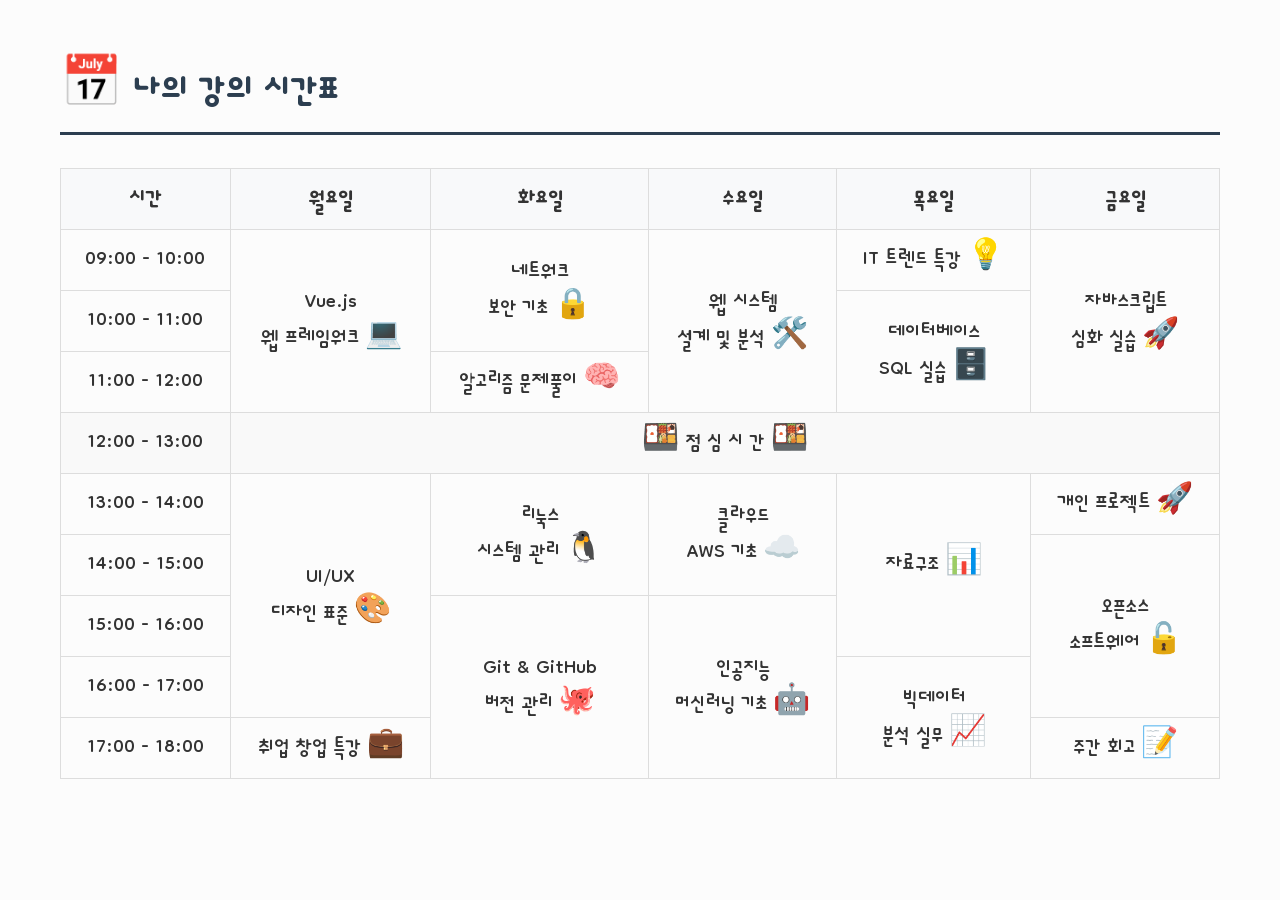
==== html/myClass.html @ f500d105 "Initial Commit" ====
<!DOCTYPE html>
<html lang="ko">
<head>
    <meta charset="UTF-8">
    <meta name="viewport" content="width=device-width, initial-scale=1.0">
    <title>나의 강의 시간표</title>
    <link rel="stylesheet" href="../css/style.css">
</head>
<body>
    <div class="container">
        <h1>📅 나의 강의 시간표</h1>
        
        <table border="1" cellpadding="7" cellspacing="0">
            <thead>
                <tr bgcolor="#eeeeee">
                    <th>시간</th>
                    <th>월요일</th>
                    <th>화요일</th>
                    <th>수요일</th>
                    <th>목요일</th>
                    <th>금요일</th>
                </tr>
            </thead>
            <tbody>
                <tr>
                    <td>09:00 - 10:00</td>
                    <td rowspan="3">Vue.js<br>웹 프레임워크 💻</td>
                    <td rowspan="2">네트워크<br>보안 기초 🔒</td>
                    <td rowspan="3">웹 시스템<br>설계 및 분석 🛠️</td>
                    <td>IT 트렌드 특강 💡</td>
                    <td rowspan="3">자바스크립트<br>심화 실습 🚀</td>
                </tr>
                <tr>
                    <td>10:00 - 11:00</td>
                    <td rowspan="2">데이터베이스<br>SQL 실습 🗄️</td>
                </tr>
                <tr>
                    <td>11:00 - 12:00</td>
                    <td>알고리즘 문제풀이 🧠</td>
                </tr>
                
                <tr align="center" bgcolor="#f9f9f9">
                    <td>12:00 - 13:00</td>
                    <td colspan="5">🍱 점 심 시 간 🍱</td>
                </tr>
                
                <tr>
                    <td>13:00 - 14:00</td>
                    <td rowspan="4">UI/UX<br>디자인 표준 🎨</td>
                    <td rowspan="2">리눅스<br>시스템 관리 🐧</td>
                    <td rowspan="2">클라우드<br>AWS 기초 ☁️</td>
                    <td rowspan="3">자료구조 📊</td>
                    <td>개인 프로젝트 🚀</td>
                </tr>
                <tr>
                    <td>14:00 - 15:00</td>
                    <td rowspan="3">오픈소스<br>소프트웨어 🔓</td>
                </tr>
                <tr>
                    <td>15:00 - 16:00</td>
                    <td rowspan="3">Git & GitHub<br>버전 관리 🐙</td>
                    <td rowspan="3">인공지능<br>머신러닝 기초 🤖</td>
                </tr>
                <tr>
                    <td>16:00 - 17:00</td>
                    <td rowspan="2">빅데이터<br>분석 실무 📈</td>
                </tr>
                <tr>
                    <td>17:00 - 18:00</td>
                    <td>취업 창업 특강 💼</td>
                    <td>주간 회고 📝</td>
                </tr>
            </tbody>
        </table>
    </div>
</body>
</html>
---- css/style.css ----
/* ==========================================================================
   [미션 1] 구글 폰트 불러오기
   ========================================================================== */
/* 구글 폰트 서버에서 Noto Sans KR(400:기본, 700:두껍게) 글꼴을 로드합니다. */
@import url('https://fonts.googleapis.com/css2?family=Dongle&display=swap');

/* 전체 페이지 글꼴 및 배경 기본 설정 */
body {
    font-family: 'Dongle', sans-serif; /* 구글 폰트를 적용하고, 실패 시 기본 고딕체 사용 */
    line-height: 1.2;                  /* 줄간격을 넓혀 가독성 확보 */
    color: #333333;                  /* 너무 완전한 검은색(#000)보다 눈이 편한 짙은 회색 */
    background-color: #fcfcfc;       /* 완전 흰색보다 부드러운 아이보리빛 미색 */
    font-size: 30px;
}

/* 메인 제목 스타일 (h1) */
h1 {
    color: #2c3e50;         /* 신뢰감을 주는 짙은 남색(Navy) */
    font-size: 50px;           /* 글자 크기 */
    padding-bottom: 10px;     /* 밑줄과 글자 사이의 여백 */
    border-bottom: 3px solid #2c3e50; /* 제목 아래에 도톰한 메인 컬러 선 추가 */
}

/* 부제목 h2: 꽉 찬 한 줄 띠지 느낌 (주요 구역 구분) */
h2 {
    color: #2c3e50;             /* 메인 남색 적용 */
    font-size: 42px;           /* h1보다 조금 작은 크기 */
    background-color: #ecf0f1;  /* 밝은 회색 배경색으로 한 줄을 채움 */
    padding: 10px 15px;         /* 박스 내부 여백 (상하 10px, 좌우 15px) */
    border-left: 5px solid #16a085; /* 왼쪽에 포인트가 되는 청록색 두꺼운 선 추가 */
    margin-top: 40px;           /* 위쪽 콘텐츠와 충분한 거리 확보 */
    margin-bottom: 15px;        /* 아래쪽 콘텐츠와의 간격 */
}

/* 소제목 h3: 말머리 기호(💡/📌 등)를 깔끔하게 강조하는 밑줄 형태 */
h3 {
    color: #16a085;             /* 포인트 청록색 적용 */
    font-size: 38px;           /* 본문보다 약간 큰 크기 */
    padding-bottom: 5px;        /* 밑줄과의 간격 */
    border-bottom: 2px solid #16a085; /* 아래쪽에 깔끔한 실선 추가 */
    margin-top: 25px;
    margin-bottom: 10px;
}

/* 본문 텍스트 링크 스타일 */
a {
    color: #2980b9;         /* 링크는 선명한 파란색 */
    text-decoration: none;  /* 밑줄 제거하여 깔끔하게 처리 */
}

/* 마우스를 올렸을 때만 밑줄이 생기도록 설정 (Hover 가상 클래스 맛보기) */
a:hover {
    text-decoration: underline;
}

/* ==========================================================================
   [미션 2] 실습과제 박스 모델의 이해
   ========================================================================== */

/* 박스 크기 계산법 고정 */
* {
    box-sizing: border-box;
}

/* 전체 화면 폭 제한 및 중앙 정렬 (.container) */
.container {
    max-width: 1200px;       /* 화면의 최대 가로 폭을 800px로 제한 */
    margin: 0 auto;         /* 위아래 여백은 0, 좌우는 알아서(auto) 채워 중앙 정렬 */
    padding: 20px;          /* 브라우저 가장자리에 딱 붙지 않도록 안쪽 여백 추가 */
}

/* 여행 앨범의 개별 카드 스타일링 (.trip-card) */
.trip-card {
    background-color: #ffffff;      /* 카드 배경은 깔끔한 흰색 */
    border: 1px solid #e0e0e0;      /* 연한 회색 테두리 선 */
    border-radius: 8px;             /* 모서리를 부드럽게 깎음 */
    padding: 20px;                  /* 카드 내부 테두리와 콘텐츠 사이의 두툼한 여백 */
    margin-bottom: 25px;            /* 카드와 카드 사이가 떨어지도록 바깥 아래 여백 추가 */
    
    /* 그림자 효과 효과 (선택 사항이지만 박스 모델의 입체감을 주기 좋습니다) */
    box-shadow: 0 2px 5px rgba(0,0,0,0.05); 
}

/* 카드 내부의 이미지 조절 */
.trip-card img {
    display: block;                 /* 이미지를 블록화하여 아래 글씨와 자연스럽게 줄바꿈 */
    margin-bottom: 12px;            /* 이미지와 아래 설명 글씨 사이의 여백 */
    max-width: 100%;                /* 이미지가 부모 박스 밖으로 삐져나가지 않게 방지 */
    height: auto;
}

/* 시간표 테이블 정돈 (myClass.html) */
table {
    width: 100%;                    /* 테이블이 부모 폭(800px)에 가득 차도록 설정 */
    border-collapse: collapse;      /* HTML 특유의 겹치고 떨어져 있는 이중 테두리를 하나로 병합 */
    margin-top: 20px;
}

th, td {
    border: 1px solid #dddddd;      /* 얇고 정돈된 테두리 */
    padding: 12px;                  /* 셀 내부 여백을 늘려 쾌적하게 텍스트 배치 */
    text-align: center;             /* 글자 중앙 정렬 */
}

th {
    background-color: #f8f9fa;      /* 헤더 영역 배경색 지정을 통한 구분 */
}

/* ==========================================================================
   [미션 3] 가독성 높은 회원가입 폼
   ========================================================================== */
/* 그룹 상자(fieldset)와 제목(legend) 다듬기 */
fieldset {
    border: 1px solid #e0e0e0;      /* 딱딱한 검은 선을 연한 회색 실선으로 변경 */
    border-radius: 6px;             /* 모서리를 둥글게 처리 */
    padding: 20px;                  /* 그룹 상자 내부 여백을 두툼하게 설정 */
    margin-bottom: 20px;            /* fieldset끼리 서로 겹치지 않게 바깥 여백 추가 */
}

legend {
    font-weight: bold;              /* 그룹 제목은 두껍게 */
    color: #2c3e50;                 /* 메인 남색 적용 */
    padding: 0 10px;                /* 선과 글자가 붙지 않도록 좌우 여백 추가 */
}

/* 텍스트 입력창, 비밀번호창, 셀렉트 박스 일괄 디자인 (태그 및 속성 선택자 활용) */
input[type="text"],
input[type="password"],
input[type="email"],
input[type="date"],
select,
textarea {
    width: 100%;                    /* 입력창들을 부모 박스 가로 폭에 가득 차게 늘림 */
    padding: 10px;                  /* 글자가 입력되는 내부 여백을 늘려 쾌적하게 만듦 */
    margin-top: 5px;                /* label 글씨 바로 밑으로 내려오도록 위쪽 마진 추가 */
    margin-bottom: 15px;            /* 다음 항목과의 간격 벌리기 */
    border: 1px solid #cccccc;      /* 부드러운 테두리 선 */
    border-radius: 4px;             /* 입력창 모서리 깎기 */
    font-family: inherit;           /* body에 지정된 구글 폰트를 입력창 내부에도 상속 */
    font-size: 0.95em;
}

/* 라디오 버튼과 체크박스는 가로 폭 100%에서 제외 (중요!) */
input[type="radio"],
input[type="checkbox"] {
    width: auto;                    /* 동그라미/네모 상자가 거대해지는 것을 방지 */
    margin-right: 5px;              /* 우측 글씨와의 간격 확보 */
    cursor: pointer;                /* 마우스를 올렸을 때 손가락 모양으로 변경 */
}

/* 자기소개창(textarea) 크기 고정 */
textarea {
    resize: vertical;               /* 사용자가 가로로 늘려서 레이아웃이 깨지는 것을 방지 (세로만 조절 가능) */
    min-height: 120px;              /* 최소 높이 지정 */
}

/* 버튼 공통 스타일링 */
.btn-submit,
.btn-reset {
    padding: 12px 25px;             /* 버튼을 누르기 편하게 뚱뚱하게 만듦 */
    font-size: 1em;
    font-weight: bold;
    border: none;                   /* 기본 브라우저가 주는 투박한 테두리 제거 */
    border-radius: 4px;             /* 모서리 둥글게 */
    cursor: pointer;                /* 마우스 포인터 손가락 모양으로 */
    margin-right: 10px;             /* 버튼끼리 떨어지도록 우측 간격 추가 */
}

/* 회원가입 버튼 개별 스타일 (메인 포인터 컬러) */
.btn-submit {
    background-color: #16a085;      /* 메인 청록색 배경 */
    color: #ffffff;                 /* 글자색 흰색 */
}

/* 다시 작성 버튼 개별 스타일 (서브 회색 컬러) */
.btn-reset {
    background-color: #bdc3c7;      /* 차분한 회색 배경 */
    color: #ffffff;
}

/* ==========================================================================
   [미션 4] Flex와 Grid로 레이아웃 잡기
   ========================================================================== */
/* Flexbox 활용: 가로 메뉴 바 및 부드러운 전환(Transition) */
nav ul {
    display: flex;
    list-style: none;
    padding: 0;
    gap: 20px;
}

nav a {
    padding: 8px 16px;
    border-radius: 4px;
    transition: background-color 0.3s ease, color 0.3s ease; /* 부드러운 변화 */
}

nav a:hover {
    background-color: #16a085;
    color: #ffffff;
}

/* Grid 활용: 여행지 앨범 3열 바둑판 배치 */
.trip-grid-container {
    display: grid;
    grid-template-columns: repeat(3, 1fr); /* 3열 구조 */
    gap: 20px;
}

.content-wrapper {
    display: flex;      /* 가로 배치 선언 */
    gap: 30px;          /* 본문과 사이드바 사이의 여백 */
    align-items: flex-start; /* 두 영역의 높이가 달라도 디자인이 깨지지 않게 설정 */
}

/** Flexbox로 메인 콘텐츠와 사이드바를 나란히 배치하기 **/ 
main {
    flex: 7;            /* 전체 공간 중 70%만큼의 비율을 차지 */
    padding: 15px;
}
aside {
    flex: 3;            /* 전체 공간 중 30%만큼의 비율을 차지 */
    background-color: #f8f9fa; /* 사이드바 구분을 위해 연한 배경색 추가 */
    padding: 15px;
    border-radius: 6px;
}

/* ==========================================================================
   [미션 5] 반응형 미디어 쿼리 (스마트폰 및 태블릿 크기 화면)
   ========================================================================== */
/* 화면 가로 폭이 768px 이하(모바일 기기 수준)가 되면 아래 규칙들이 발동합니다. */
@media (max-width: 768px) {
    
    /* 1. 메인 메뉴바를 가로 배치에서 세로 쌓기 구조로 변경 */
    nav ul {
        flex-direction: column;
        gap: 10px;
    }
    
    /* 2. ★ 추가: 오늘의 주요소식(main)과 실시간 정보(aside)를 세로 1열로 정렬 */
    .content-wrapper {
        flex-direction: column; /* 가로(row)로 나열되던 flex 아이템들을 세로(column)로 변경 */
        gap: 20px;
    }

    /* 모바일에서는 본문과 사이드바가 둘 다 화면 꽉 차게 100% 폭을 쓰도록 유도 */
    main, aside {
        width: 100%;
    }
    
    /* 3. 여행 앨범 3열 바둑판을 모바일에서는 1열(1fr)로 늘려서 시원하게 보여줌 */
    .trip-grid-container {
        grid-template-columns: 1fr;
    }
}


/* ==========================================================================
   [미션 6] 부드러운 전환(Transitions) 및 등장 애니메이션(Animations)
   ========================================================================== */
/* [1-1] 메뉴 바 링크 호버 효과 */
nav a {
    /* 배경색과 글자색이 바뀔 때 0.3초 동안 부드럽게 스르륵 변하도록 설정 */
    transition: background-color 0.3s ease, color 0.3s ease;
    padding: 6px 12px;
    border-radius: 4px;
}

nav a:hover {
    background-color: #16a085;      /* 마우스를 올리면 포인트 청록색 배경 */
    color: #ffffff;                 /* 글자색은 흰색으로 변경 */
}

/* [1-2] 회원가입 및 다시작성 버튼 호버 효과 */
.btn-submit,
.btn-reset {
    /* 모든 변경사항(배경색, 불투명도 등)을 0.2초간 부드럽게 처리 */
    transition: all 0.2s ease;
}

/* 회원가입 버튼에 마우스를 올리면 살짝 더 어두운 청록색으로 변경 */
.btn-submit:hover {
    background-color: #117a65;
}

/* 다시작성 버튼에 마우스를 올리면 살짝 더 어두운 회색으로 변경 */
.btn-reset:hover {
    background-color: #95a5a6;
}


/* 2. 마우스 호버 시 둥실 떠오르는 효과 (Transform & Shadow) */

/* 여행 앨범의 카드 스타일 수정 및 추가 */
.trip-card {
    /* 위치 변경(transform)과 그림자(box-shadow)가 변할 때 0.3초 동안 부드럽게 움직이도록 설정 */
    transition: transform 0.3s ease, box-shadow 0.3s ease;
}

/* 사용자가 여행 카드에 마우스를 올렸을 때(Hover) */
.trip-card:hover {
    transform: translateY(-8px);     /* 카드를 Y축(위쪽) 방향으로 8px만큼 들어 올림 */
    box-shadow: 0 10px 20px rgba(0, 0, 0, 0.15); /* 그림자를 더 넓고 진하게 하여 공중 붕 뜬 입체감 부여 */
}

/* 3. 메인 페이지 웰컴 키프레임 애니메이션 (@keyframes) */

/* [3-1] 아래에서 위로 부드럽게 페이드인 되는 애니메이션 설정 구조 정의 */
@keyframes fadeInUp {
    from {
        opacity: 0;                 /* 처음에는 투명하게 숨김 */
        transform: translateY(20px); /* 원래 위치보다 20px 아래에서 시작 */
    }
    to {
        opacity: 1;                 /* 선명하게 나타남 */
        transform: translateY(0);    /* 제자리로 정착 */
    }
}

/* [3-2] 정의한 fadeInUp 애니메이션을 index.html의 헤더 타이틀에 적용 */
header h1 {
    /* 애니메이션 이름 / 0.8초 동안 실행 / 부드럽게 끝남 / 애니메이션이 끝난 후 최종 상태(to) 유지 */
    animation: fadeInUp 0.8s ease-out forwards;
}

/* ==========================================================================
   [No 미션] 그냥 자바스크립트 천국영역 예쁘게 꾸미기
   ========================================================================== */

aside section:last-child {
    display: flex;
    flex-direction: column;
    align-items: center; /* 버튼들을 정가운데로 정렬 */
    gap: 10px;
}

aside section:last-child button {
    width: 85%;                 /* 가로 폭을 85%로 줄여서 좌우 여백 확보 */
    padding: 10px;
    border: none;
    border-radius: 20px;        /* 조약돌처럼 둥글고 귀여운 알약 모양 버튼 */
    font-size: 0.9em;
    font-weight: bold;
    color: #ffffff;
    cursor: pointer;
    box-shadow: 0 2px 5px rgba(0,0,0,0.05); /* 은은한 그림자 추가 */
    transition: all 0.2s ease;
}

/* 마우스 올렸을 때 둥실 떠오르는 효과 */
aside section:last-child button:hover {
    transform: translateY(-2px);
    box-shadow: 0 4px 10px rgba(0,0,0,0.15);
}
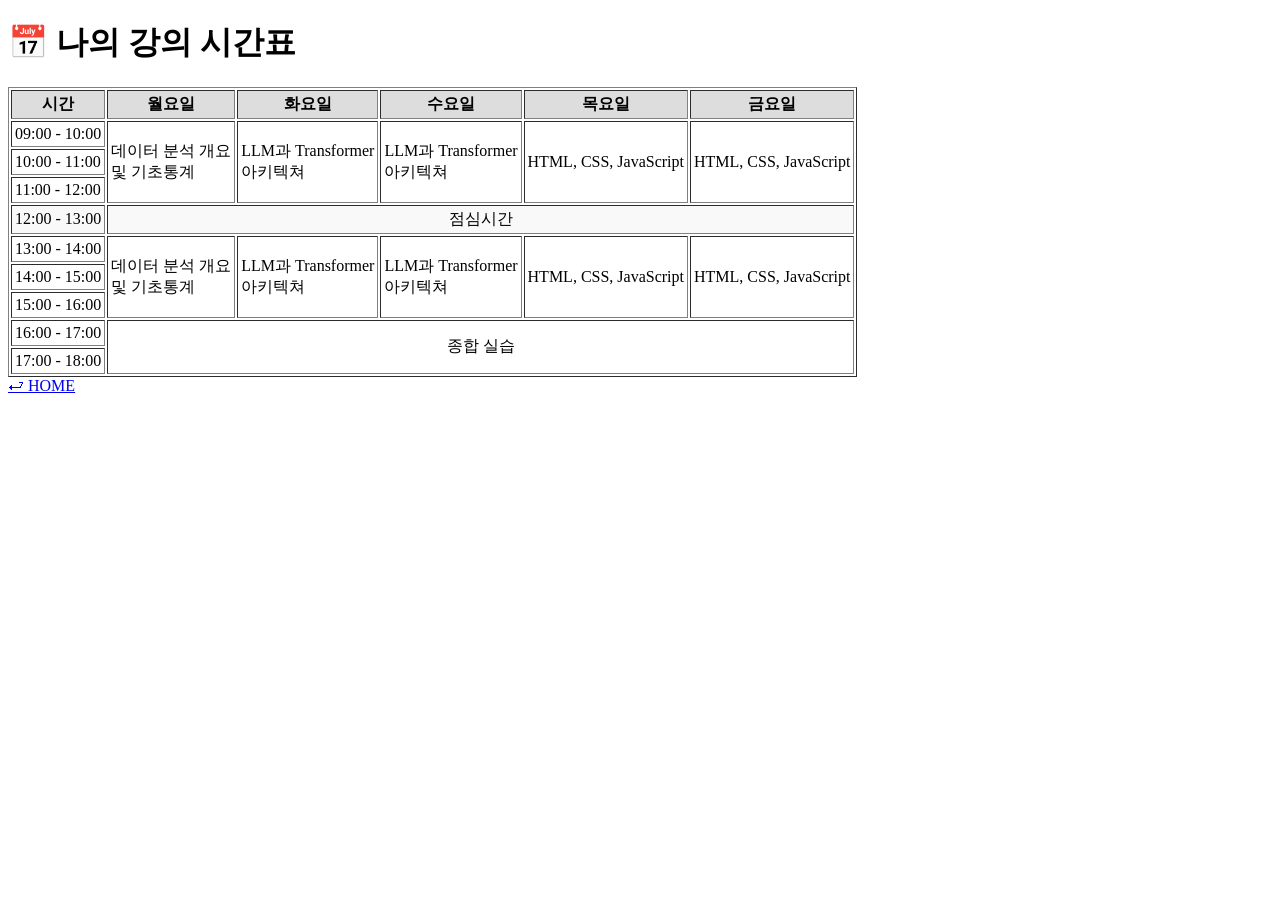
==== commit d476e2d8: "make myClass" ====
--- a/html/myClass.html
+++ b/html/myClass.html
@@ -1,18 +1,16 @@
 <!DOCTYPE html>
-<html lang="ko">
+<html lang="en">
 <head>
     <meta charset="UTF-8">
     <meta name="viewport" content="width=device-width, initial-scale=1.0">
-    <title>나의 강의 시간표</title>
-    <link rel="stylesheet" href="../css/style.css">
+    <title>My Class</title>
 </head>
 <body>
-    <div class="container">
+    <div class="calendar">
         <h1>📅 나의 강의 시간표</h1>
-        
-        <table border="1" cellpadding="7" cellspacing="0">
+        <table border="1" cellpadding="3" color="black">
             <thead>
-                <tr bgcolor="#eeeeee">
+                <tr bgcolor="#dddddd">
                     <th>시간</th>
                     <th>월요일</th>
                     <th>화요일</th>
@@ -24,54 +22,48 @@
             <tbody>
                 <tr>
                     <td>09:00 - 10:00</td>
-                    <td rowspan="3">Vue.js<br>웹 프레임워크 💻</td>
-                    <td rowspan="2">네트워크<br>보안 기초 🔒</td>
-                    <td rowspan="3">웹 시스템<br>설계 및 분석 🛠️</td>
-                    <td>IT 트렌드 특강 💡</td>
-                    <td rowspan="3">자바스크립트<br>심화 실습 🚀</td>
+                    <td rowspan="3">데이터 분석 개요<br> 및 기초통계</td>
+                    <td rowspan="3">LLM과 Transformer<br> 아키텍쳐</td>
+                    <td rowspan="3">LLM과 Transformer<br> 아키텍쳐</td>
+                    <td rowspan="3">HTML, CSS, JavaScript</td>
+                    <td rowspan="3">HTML, CSS, JavaScript</td>
                 </tr>
                 <tr>
                     <td>10:00 - 11:00</td>
-                    <td rowspan="2">데이터베이스<br>SQL 실습 🗄️</td>
                 </tr>
                 <tr>
                     <td>11:00 - 12:00</td>
-                    <td>알고리즘 문제풀이 🧠</td>
                 </tr>
                 
                 <tr align="center" bgcolor="#f9f9f9">
                     <td>12:00 - 13:00</td>
-                    <td colspan="5">🍱 점 심 시 간 🍱</td>
+                    <td colspan="5">점심시간</td>
                 </tr>
                 
                 <tr>
                     <td>13:00 - 14:00</td>
-                    <td rowspan="4">UI/UX<br>디자인 표준 🎨</td>
-                    <td rowspan="2">리눅스<br>시스템 관리 🐧</td>
-                    <td rowspan="2">클라우드<br>AWS 기초 ☁️</td>
-                    <td rowspan="3">자료구조 📊</td>
-                    <td>개인 프로젝트 🚀</td>
+                    <td rowspan="3">데이터 분석 개요<br> 및 기초통계</td>
+                    <td rowspan="3">LLM과 Transformer<br> 아키텍쳐</td>
+                    <td rowspan="3">LLM과 Transformer<br> 아키텍쳐</td>
+                    <td rowspan="3">HTML, CSS, JavaScript</td>
+                    <td rowspan="3">HTML, CSS, JavaScript</td>
                 </tr>
                 <tr>
                     <td>14:00 - 15:00</td>
-                    <td rowspan="3">오픈소스<br>소프트웨어 🔓</td>
                 </tr>
                 <tr>
                     <td>15:00 - 16:00</td>
-                    <td rowspan="3">Git & GitHub<br>버전 관리 🐙</td>
-                    <td rowspan="3">인공지능<br>머신러닝 기초 🤖</td>
                 </tr>
                 <tr>
                     <td>16:00 - 17:00</td>
-                    <td rowspan="2">빅데이터<br>분석 실무 📈</td>
+                    <td colspan="5", rowspan="2", align="center">종합 실습</td>
                 </tr>
                 <tr>
                     <td>17:00 - 18:00</td>
-                    <td>취업 창업 특강 💼</td>
-                    <td>주간 회고 📝</td>
                 </tr>
             </tbody>
         </table>
     </div>
+    <a href="../index.html">⮐ HOME</a>
 </body>
 </html>
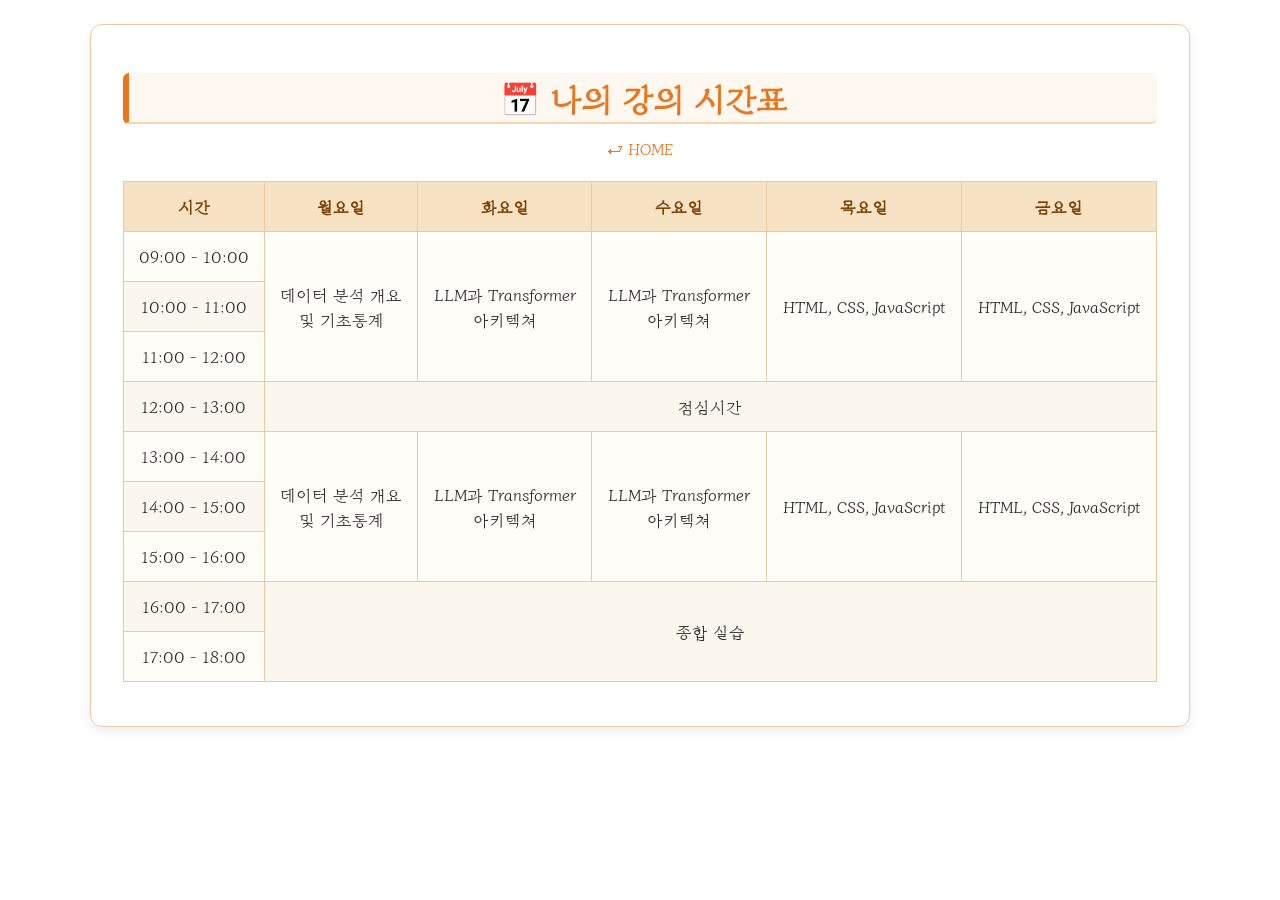
==== commit 46a19d7d: "[과제] 미션1 - 전체 테마 및 텍스트 Styling [과제] 미션2 - 박스 모델의 이해 [과제] 미션3 - 가독성 높은 회원가입 폼" ====
--- a/html/myClass.html
+++ b/html/myClass.html
@@ -3,10 +3,11 @@
 <head>
     <meta charset="UTF-8">
     <meta name="viewport" content="width=device-width, initial-scale=1.0">
+    <link rel="stylesheet" href="../css/style.css">
     <title>My Class</title>
 </head>
 <body>
-    <div class="calendar">
+    <div class="container">
         <h1>📅 나의 강의 시간표</h1>
         <table border="1" cellpadding="3" color="black">
             <thead>
@@ -37,7 +38,7 @@
                 
                 <tr align="center" bgcolor="#f9f9f9">
                     <td>12:00 - 13:00</td>
-                    <td colspan="5">점심시간</td>
+                    <td colspan="5" bgcolor="orange">점심시간</td>
                 </tr>
                 
                 <tr>
@@ -62,8 +63,10 @@
                     <td>17:00 - 18:00</td>
                 </tr>
             </tbody>
+            <tfoot>
+                <a href="../index.html">⮐ HOME</a>
+            </tfoot>
         </table>
     </div>
-    <a href="../index.html">⮐ HOME</a>
 </body>
 </html>
--- a/css/style.css
+++ b/css/style.css
@@ -0,0 +1,183 @@
+@import url('https://fonts.googleapis.com/css2?family=Diphylleia&display=swap');
+
+body {
+    font-family: "Diphylleia", serif;
+    line-height: 25px;
+    color: rgba(0, 0, 0, 0.848);
+    background-color: white;
+}
+
+body::before {
+    content: "";
+    inset: 0;
+    position: fixed;
+    background-image: url(../media/image/bonobono.png);
+    background-repeat: no-repeat;
+    background-size: auto;
+    background-position: center;
+    opacity: 0.05;
+    z-index: -1;
+}
+
+.container {
+    width: min(1100px, 90%);
+    margin: 24px auto;
+    padding: 24px 32px;
+    background-color: rgba(255, 255, 255, 0.92);
+    border: 1px solid #e8caa3;
+    border-radius: 12px;
+    box-sizing: border-box;
+    box-shadow: 0 4px 12px rgba(0, 0, 0, 0.08);
+    text-align: center;
+}
+
+.trip-card {
+    background-color: #fffaf2;
+    border: 1px solid #e8caa3;
+    border-radius: 10px;
+    padding: 16px 20px;
+    margin: 16px 0;
+    box-shadow: 0 2px 6px rgba(0, 0, 0, 0.05);
+}
+
+table {
+    width: 100%;
+    border-collapse: collapse;
+    margin: 20px 0;
+    background-color: #fffdf8;
+}
+
+th, td {
+    border: 1px solid #e8caa3;
+    padding: 12px;
+    text-align: center;
+}
+
+th {
+    background-color: #f7e3c4;
+    color: #7b3f00;
+}
+
+td {
+    background-color: #fffdf8;
+}
+
+tr:nth-child(even) td {
+    background-color: #fcf7ee;
+}
+
+.diphylleia-regular {
+    font-family: "Diphylleia", serif;
+    font-weight: 400;
+    font-style: normal;
+}
+
+#notice {
+    background-color: cornsilk;
+}
+
+hr {
+    color: rgb(234, 117, 28);
+}
+
+h1, h2 {
+    color: rgb(234, 117, 28);
+    font-weight: 700;
+    padding: 12px 16px;
+    border-left: 6px solid rgb(234, 117, 28);
+    border-bottom: 2px solid #f3d6b0;
+    background-color: #fff8f0;
+    border-radius: 6px;
+    margin: 24px 0 12px;
+}
+
+a {
+    color: rgb(234, 117, 28);
+    text-decoration: none;
+}
+
+a:hover {
+    color: rgb(180, 80, 0);
+    text-decoration: underline;
+}
+
+th:hover, td:hover{
+     color: rgb(180, 80, 0);
+}
+
+.signup-form {
+    max-width: 700px;
+    margin: 24px auto;
+    padding: 24px;
+    background-color: #fffdf8;
+    border: 1px solid #e8caa3;
+    border-radius: 16px;
+    box-shadow: 0 4px 12px rgba(0, 0, 0, 0.06);
+}
+.signup-form fieldset {
+    border: 2px solid #f3d6b0;
+    border-radius: 12px;
+    padding: 20px;
+    margin-bottom: 20px;
+    background-color: #fffefb;
+}
+
+.signup-form legend {
+    padding: 0 8px;
+    font-weight: 700;
+    color: rgb(234, 117, 28);
+}
+.signup-form label {
+    display: block;
+    margin-bottom: 6px;
+    font-weight: 600;
+    color: #5a3b1c;
+}
+
+.signup-form input[type="text"],
+.signup-form input[type="email"],
+.signup-form input[type="password"],
+.signup-form input[type="date"],
+.signup-form textarea,
+.signup-form select {
+    width: 100%;
+    padding: 12px 14px;
+    margin-bottom: 14px;
+    border: 1px solid #e8caa3;
+    border-radius: 8px;
+    font-size: 1rem;
+    box-sizing: border-box;
+    background-color: #fff;
+}
+.signup-form textarea {
+    min-height: 100px;
+    resize: vertical;
+}
+
+.signup-form input:focus,
+.signup-form textarea:focus,
+.signup-form select:focus {
+    outline: none;
+    border-color: rgb(234, 117, 28);
+    box-shadow: 0 0 0 3px rgba(234, 117, 28, 0.15);
+}
+
+.signup-form button,
+.signup-form input[type="submit"],
+.signup-form input[type="reset"] {
+    padding: 10px 20px;
+    border: none;
+    border-radius: 8px;
+    background: rgb(5, 141, 35);
+    color: white;
+    font-weight: 700;
+    cursor: pointer;
+    margin-right: 8px;
+    transition: transform 0.2s ease, box-shadow 0.2s ease;
+}
+
+.signup-form button:hover,
+.signup-form input[type="submit"]:hover,
+.signup-form input[type="reset"]:hover {
+    box-shadow: 0 4px 10px rgba(0, 0, 0, 0.15);
+}
